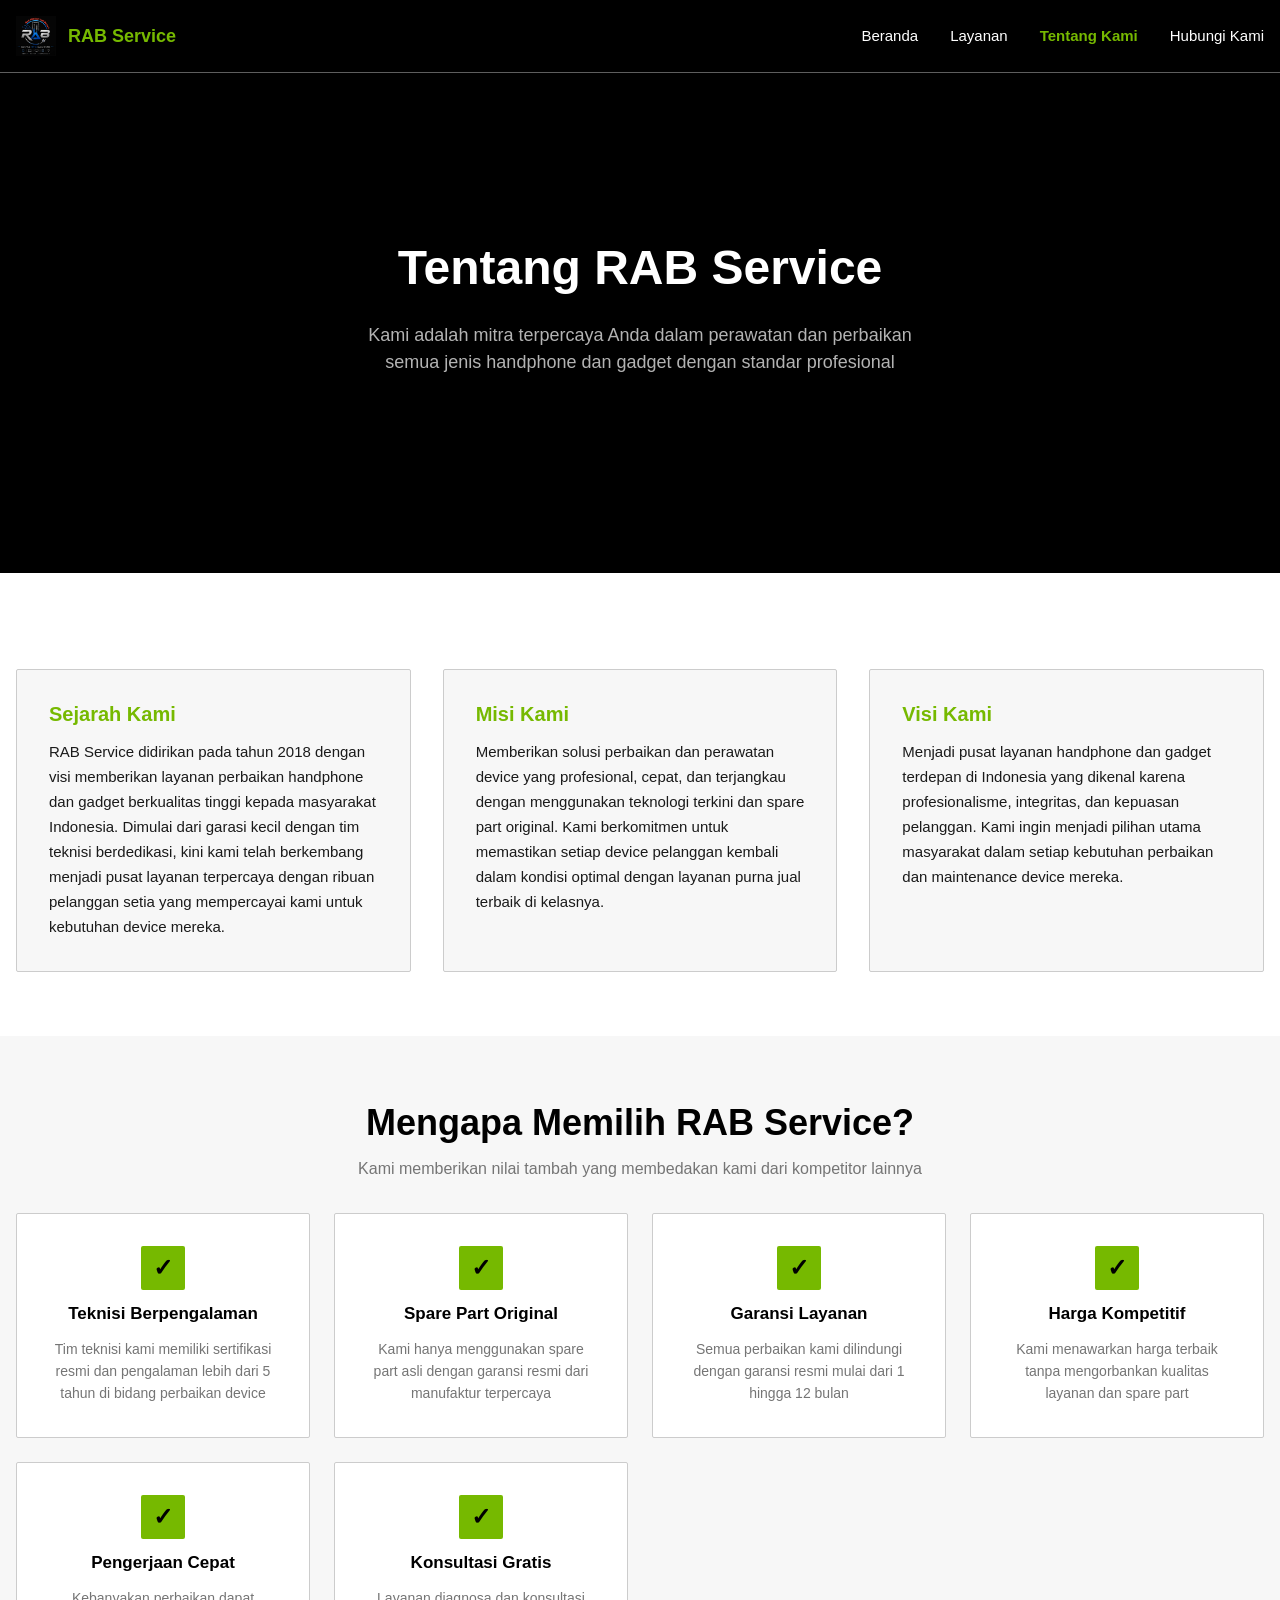
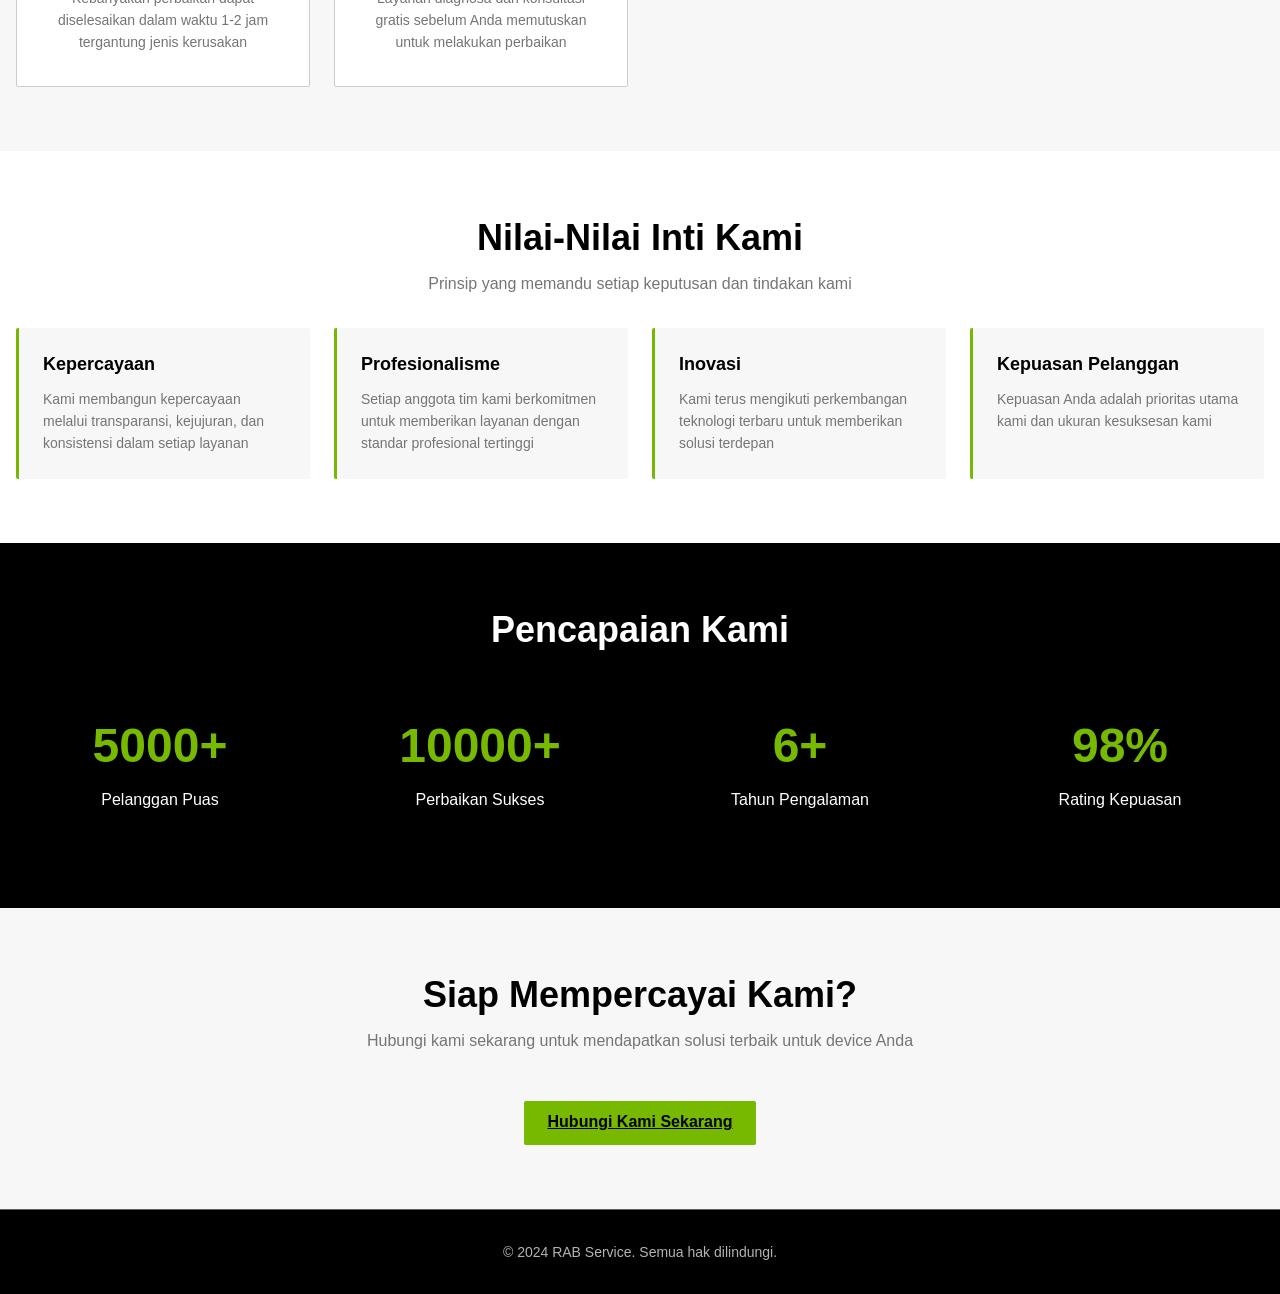
==== aboutUs.html @ 40823c55 "[ADD] About us Page" ====
<!DOCTYPE html>
<html lang="id">
<head>
    <meta charset="UTF-8">
    <meta name="viewport" content="width=device-width, initial-scale=1.0">
    <title>Tentang Kami - RAB Service</title>
    <link rel="stylesheet" href="style.css">
</head>
<body>
    <!-- Navigation -->
    <nav class="navbar">
        <div class="navbar-container">
            <div class="navbar-logo">
                <img src="logo.png" alt="RAB Service Logo" class="logo-image">
                <span class="logo-text">RAB Service</span>
            </div>
            <ul class="nav-menu">
                <li><a href="index.html#home" class="nav-link">Beranda</a></li>
                <li><a href="index.html#services" class="nav-link">Layanan</a></li>
                <li><a href="aboutUs.html" class="nav-link active">Tentang Kami</a></li>
                <li><a href="index.html#contact" class="nav-link">Hubungi Kami</a></li>
            </ul>
        </div>
    </nav>

    <!-- Hero Section -->
    <section id="about-hero" class="hero">
        <div class="hero-content">
            <h1 class="hero-title">Tentang RAB Service</h1>
            <p class="hero-subtitle">Kami adalah mitra terpercaya Anda dalam perawatan dan perbaikan semua jenis handphone dan gadget dengan standar profesional</p>
        </div>
    </section>

    <!-- About Content Section -->
    <section id="about-content" class="about-content">
        <div class="section-container">
            <div class="about-grid">
                <!-- Company History -->
                <div class="about-card">
                    <h2 class="about-card-title">Sejarah Kami</h2>
                    <p class="about-card-text">
                        RAB Service didirikan pada tahun 2018 dengan visi memberikan layanan perbaikan handphone dan gadget berkualitas tinggi kepada masyarakat Indonesia. Dimulai dari garasi kecil dengan tim teknisi berdedikasi, kini kami telah berkembang menjadi pusat layanan terpercaya dengan ribuan pelanggan setia yang mempercayai kami untuk kebutuhan device mereka.
                    </p>
                </div>

                <!-- Our Mission -->
                <div class="about-card">
                    <h2 class="about-card-title">Misi Kami</h2>
                    <p class="about-card-text">
                        Memberikan solusi perbaikan dan perawatan device yang profesional, cepat, dan terjangkau dengan menggunakan teknologi terkini dan spare part original. Kami berkomitmen untuk memastikan setiap device pelanggan kembali dalam kondisi optimal dengan layanan purna jual terbaik di kelasnya.
                    </p>
                </div>

                <!-- Our Vision -->
                <div class="about-card">
                    <h2 class="about-card-title">Visi Kami</h2>
                    <p class="about-card-text">
                        Menjadi pusat layanan handphone dan gadget terdepan di Indonesia yang dikenal karena profesionalisme, integritas, dan kepuasan pelanggan. Kami ingin menjadi pilihan utama masyarakat dalam setiap kebutuhan perbaikan dan maintenance device mereka.
                    </p>
                </div>
            </div>
        </div>
    </section>

    <!-- Why Choose Us Section -->
    <section id="why-choose" class="why-choose">
        <div class="section-container">
            <h2 class="section-title">Mengapa Memilih RAB Service?</h2>
            <p class="section-subtitle">Kami memberikan nilai tambah yang membedakan kami dari kompetitor lainnya</p>
            
            <div class="features-grid">
                <div class="feature-item">
                    <div class="feature-icon">✓</div>
                    <h3 class="feature-title">Teknisi Berpengalaman</h3>
                    <p class="feature-description">Tim teknisi kami memiliki sertifikasi resmi dan pengalaman lebih dari 5 tahun di bidang perbaikan device</p>
                </div>
                <div class="feature-item">
                    <div class="feature-icon">✓</div>
                    <h3 class="feature-title">Spare Part Original</h3>
                    <p class="feature-description">Kami hanya menggunakan spare part asli dengan garansi resmi dari manufaktur terpercaya</p>
                </div>
                <div class="feature-item">
                    <div class="feature-icon">✓</div>
                    <h3 class="feature-title">Garansi Layanan</h3>
                    <p class="feature-description">Semua perbaikan kami dilindungi dengan garansi resmi mulai dari 1 hingga 12 bulan</p>
                </div>
                <div class="feature-item">
                    <div class="feature-icon">✓</div>
                    <h3 class="feature-title">Harga Kompetitif</h3>
                    <p class="feature-description">Kami menawarkan harga terbaik tanpa mengorbankan kualitas layanan dan spare part</p>
                </div>
                <div class="feature-item">
                    <div class="feature-icon">✓</div>
                    <h3 class="feature-title">Pengerjaan Cepat</h3>
                    <p class="feature-description">Kebanyakan perbaikan dapat diselesaikan dalam waktu 1-2 jam tergantung jenis kerusakan</p>
                </div>
                <div class="feature-item">
                    <div class="feature-icon">✓</div>
                    <h3 class="feature-title">Konsultasi Gratis</h3>
                    <p class="feature-description">Layanan diagnosa dan konsultasi gratis sebelum Anda memutuskan untuk melakukan perbaikan</p>
                </div>
            </div>
        </div>
    </section>

    <!-- Core Values Section -->
    <section id="core-values" class="core-values">
        <div class="section-container">
            <h2 class="section-title">Nilai-Nilai Inti Kami</h2>
            <p class="section-subtitle">Prinsip yang memandu setiap keputusan dan tindakan kami</p>
            
            <div class="values-grid">
                <div class="value-card">
                    <h3 class="value-title">Kepercayaan</h3>
                    <p class="value-description">Kami membangun kepercayaan melalui transparansi, kejujuran, dan konsistensi dalam setiap layanan</p>
                </div>
                <div class="value-card">
                    <h3 class="value-title">Profesionalisme</h3>
                    <p class="value-description">Setiap anggota tim kami berkomitmen untuk memberikan layanan dengan standar profesional tertinggi</p>
                </div>
                <div class="value-card">
                    <h3 class="value-title">Inovasi</h3>
                    <p class="value-description">Kami terus mengikuti perkembangan teknologi terbaru untuk memberikan solusi terdepan</p>
                </div>
                <div class="value-card">
                    <h3 class="value-title">Kepuasan Pelanggan</h3>
                    <p class="value-description">Kepuasan Anda adalah prioritas utama kami dan ukuran kesuksesan kami</p>
                </div>
            </div>
        </div>
    </section>

    <!-- Statistics Section -->
    <section id="statistics" class="statistics">
        <div class="section-container">
            <h2 class="section-title">Pencapaian Kami</h2>
            
            <div class="stats-grid">
                <div class="stat-item">
                    <p class="stat-number">5000+</p>
                    <p class="stat-label">Pelanggan Puas</p>
                </div>
                <div class="stat-item">
                    <p class="stat-number">10000+</p>
                    <p class="stat-label">Perbaikan Sukses</p>
                </div>
                <div class="stat-item">
                    <p class="stat-number">6+</p>
                    <p class="stat-label">Tahun Pengalaman</p>
                </div>
                <div class="stat-item">
                    <p class="stat-number">98%</p>
                    <p class="stat-label">Rating Kepuasan</p>
                </div>
            </div>
        </div>
    </section>

    <!-- CTA Section -->
    <section id="cta" class="cta-section">
        <div class="section-container">
            <h2 class="cta-title">Siap Mempercayai Kami?</h2>
            <p class="cta-subtitle">Hubungi kami sekarang untuk mendapatkan solusi terbaik untuk device Anda</p>
            <a href="index.html#contact" class="button-primary">Hubungi Kami Sekarang</a>
        </div>
    </section>

    <!-- Footer -->
    <footer class="footer">
        <div class="footer-container">
            <p class="footer-text">&copy; 2024 RAB Service. Semua hak dilindungi.</p>
        </div>
    </footer>
</body>
</html>
---- style.css ----
/* ====================================
   Global Styles & Reset
   ==================================== */
* {
    margin: 0;
    padding: 0;
    box-sizing: border-box;
}

:root {
    --primary: #76b900;
    --primary-dark: #5a8d00;
    --ink: #000000;
    --canvas: #ffffff;
    --surface-dark: #000000;
    --surface-soft: #f7f7f7;
    --surface-elevated: #1a1a1a;
    --hairline: #cccccc;
    --hairline-strong: #5e5e5e;
    --body: #1a1a1a;
    --mute: #757575;
    --stone: #898989;
    --ash: #a7a7a7;
    --on-dark: #ffffff;
    --on-dark-mute: rgba(255, 255, 255, 0.7);
    
    --radius-sm: 2px;
    --radius-xs: 1px;
    
    --spacing-xs: 4px;
    --spacing-sm: 8px;
    --spacing-md: 12px;
    --spacing-lg: 16px;
    --spacing-xl: 24px;
    --spacing-xxl: 32px;
    --spacing-section: 64px;
}

html {
    scroll-behavior: smooth;
}

body {
    font-family: -apple-system, BlinkMacSystemFont, 'Segoe UI', Roboto, Oxygen, Ubuntu, Cantarell, sans-serif;
    background-color: var(--canvas);
    color: var(--body);
    line-height: 1.5;
}

/* ====================================
   Navigation Bar
   ==================================== */
.navbar {
    background-color: var(--surface-dark);
    padding: var(--spacing-lg) 0;
    position: sticky;
    top: 0;
    z-index: 1000;
    border-bottom: 1px solid var(--hairline-strong);
}

.navbar-container {
    max-width: 1280px;
    margin: 0 auto;
    padding: 0 var(--spacing-lg);
    display: flex;
    justify-content: space-between;
    align-items: center;
}

.navbar-logo {
    display: flex;
    align-items: center;
    gap: var(--spacing-md);
}

.logo-image {
    width: 40px;
    height: 40px;
    object-fit: contain;
}

.logo-text {
    color: var(--primary);
    font-size: 18px;
    font-weight: 700;
}

.nav-menu {
    display: flex;
    list-style: none;
    gap: var(--spacing-xxl);
}

.nav-link {
    color: var(--on-dark);
    text-decoration: none;
    font-size: 15px;
    font-weight: 400;
    transition: color 0.3s ease;
}

.nav-link:hover {
    color: var(--primary);
}

/* ====================================
   Hero Section
   ==================================== */
.hero {
    background-color: var(--surface-dark);
    padding: var(--spacing-section) var(--spacing-lg);
    display: flex;
    align-items: center;
    justify-content: center;
    min-height: 500px;
}

.hero-content {
    max-width: 1280px;
    text-align: center;
    color: var(--on-dark);
}

.hero-title {
    font-size: 48px;
    font-weight: 700;
    line-height: 1.25;
    margin-bottom: var(--spacing-xl);
    color: var(--on-dark);
}

.hero-subtitle {
    font-size: 18px;
    font-weight: 400;
    line-height: 1.5;
    margin-bottom: var(--spacing-xxl);
    color: var(--on-dark-mute);
    max-width: 600px;
    margin-left: auto;
    margin-right: auto;
}

/* ====================================
   Services Section
   ==================================== */
.services {
    background-color: var(--canvas);
    padding: var(--spacing-section) var(--spacing-lg);
}

.section-container {
    max-width: 1280px;
    margin: 0 auto;
}

.section-title {
    font-size: 36px;
    font-weight: 700;
    line-height: 1.25;
    text-align: center;
    margin-bottom: var(--spacing-md);
    color: var(--ink);
}

.section-subtitle {
    font-size: 16px;
    font-weight: 400;
    line-height: 1.5;
    text-align: center;
    color: var(--mute);
    margin-bottom: var(--spacing-xxl);
    max-width: 600px;
    margin-left: auto;
    margin-right: auto;
}

.services-grid {
    display: grid;
    grid-template-columns: repeat(auto-fit, minmax(300px, 1fr));
    gap: var(--spacing-xl);
}

.service-card {
    background-color: var(--surface-soft);
    padding: var(--spacing-xxl);
    border-radius: var(--radius-sm);
    border: 1px solid var(--hairline);
    transition: all 0.3s ease;
}

.service-card:hover {
    background-color: var(--canvas);
    box-shadow: 0 2px 8px rgba(0, 0, 0, 0.1);
    border-color: var(--primary);
}

.card-title {
    font-size: 17px;
    font-weight: 700;
    line-height: 1.47;
    margin-bottom: var(--spacing-md);
    color: var(--primary);
}

.card-description {
    font-size: 15px;
    font-weight: 400;
    line-height: 1.67;
    color: var(--stone);
}

/* ====================================
   Contact Section
   ==================================== */
.contact {
    background-color: var(--surface-soft);
    padding: var(--spacing-section) var(--spacing-lg);
}

.contact-title {
    font-size: 36px;
    font-weight: 700;
    line-height: 1.25;
    text-align: center;
    margin-bottom: var(--spacing-xxl);
    color: var(--ink);
}

.contact-grid {
    display: grid;
    grid-template-columns: repeat(auto-fit, minmax(250px, 1fr));
    gap: var(--spacing-xxl);
}

.contact-info {
    background-color: var(--canvas);
    padding: var(--spacing-xxl);
    border-radius: var(--radius-sm);
    border: 1px solid var(--hairline);
}

.contact-heading {
    font-size: 17px;
    font-weight: 700;
    line-height: 1.47;
    margin-bottom: var(--spacing-md);
    color: var(--primary);
}

.contact-text {
    font-size: 15px;
    font-weight: 400;
    line-height: 1.67;
    color: var(--body);
}

/* ====================================
   Footer
   ==================================== */
.footer {
    background-color: var(--surface-dark);
    padding: var(--spacing-xxl) var(--spacing-lg);
    border-top: 1px solid var(--hairline-strong);
}

.footer-container {
    max-width: 1280px;
    margin: 0 auto;
    text-align: center;
}

.footer-text {
    font-size: 14px;
    font-weight: 400;
    line-height: 1.43;
    color: var(--on-dark-mute);
}

/* ====================================
   Buttons
   ==================================== */
.button-primary {
    background-color: var(--primary);
    color: var(--ink);
    border: none;
    padding: 11px 24px;
    height: 44px;
    font-size: 16px;
    font-weight: 700;
    line-height: 1.25;
    border-radius: var(--radius-sm);
    cursor: pointer;
    transition: background-color 0.3s ease;
    display: inline-block;
}

.button-primary:hover {
    background-color: var(--primary-dark);
}

.button-primary:active {
    background-color: var(--primary-dark);
}

.nav-link.active {
    color: var(--primary);
    font-weight: 700;
}

/* ====================================
   About Page Styles
   ==================================== */
.about-content {
    background-color: var(--canvas);
    padding: var(--spacing-section) var(--spacing-lg);
}

.about-grid {
    display: grid;
    grid-template-columns: repeat(auto-fit, minmax(300px, 1fr));
    gap: var(--spacing-xxl);
    margin-top: var(--spacing-xxl);
}

.about-card {
    background-color: var(--surface-soft);
    padding: var(--spacing-xxl);
    border-radius: var(--radius-sm);
    border: 1px solid var(--hairline);
}

.about-card-title {
    font-size: 20px;
    font-weight: 700;
    line-height: 1.25;
    margin-bottom: var(--spacing-md);
    color: var(--primary);
}

.about-card-text {
    font-size: 15px;
    font-weight: 400;
    line-height: 1.67;
    color: var(--body);
}

/* Why Choose Section */
.why-choose {
    background-color: var(--surface-soft);
    padding: var(--spacing-section) var(--spacing-lg);
}

.features-grid {
    display: grid;
    grid-template-columns: repeat(auto-fit, minmax(280px, 1fr));
    gap: var(--spacing-xl);
    margin-top: var(--spacing-xxl);
}

.feature-item {
    background-color: var(--canvas);
    padding: var(--spacing-xxl);
    border-radius: var(--radius-sm);
    border: 1px solid var(--hairline);
    text-align: center;
    transition: all 0.3s ease;
}

.feature-item:hover {
    box-shadow: 0 2px 8px rgba(0, 0, 0, 0.1);
    border-color: var(--primary);
}

.feature-icon {
    width: 44px;
    height: 44px;
    background-color: var(--primary);
    color: var(--ink);
    border-radius: var(--radius-sm);
    display: flex;
    align-items: center;
    justify-content: center;
    font-size: 24px;
    font-weight: 700;
    margin: 0 auto var(--spacing-md);
}

.feature-title {
    font-size: 17px;
    font-weight: 700;
    line-height: 1.47;
    color: var(--ink);
    margin-bottom: var(--spacing-md);
}

.feature-description {
    font-size: 14px;
    font-weight: 400;
    line-height: 1.57;
    color: var(--mute);
}

/* Core Values Section */
.core-values {
    background-color: var(--canvas);
    padding: var(--spacing-section) var(--spacing-lg);
}

.values-grid {
    display: grid;
    grid-template-columns: repeat(auto-fit, minmax(250px, 1fr));
    gap: var(--spacing-xl);
    margin-top: var(--spacing-xxl);
}

.value-card {
    background-color: var(--surface-soft);
    padding: var(--spacing-xl);
    border-radius: var(--radius-sm);
    border-left: 3px solid var(--primary);
}

.value-title {
    font-size: 18px;
    font-weight: 700;
    line-height: 1.4;
    color: var(--ink);
    margin-bottom: var(--spacing-md);
}

.value-description {
    font-size: 14px;
    font-weight: 400;
    line-height: 1.57;
    color: var(--mute);
}

/* Statistics Section */
.statistics {
    background-color: var(--surface-dark);
    padding: var(--spacing-section) var(--spacing-lg);
}

.statistics .section-title {
    color: var(--on-dark);
}

.statistics .section-subtitle {
    color: var(--on-dark-mute);
}

.stats-grid {
    display: grid;
    grid-template-columns: repeat(auto-fit, minmax(200px, 1fr));
    gap: var(--spacing-xxl);
    margin-top: var(--spacing-xxl);
}

.stat-item {
    text-align: center;
    padding: var(--spacing-xxl);
}

.stat-number {
    font-size: 48px;
    font-weight: 700;
    line-height: 1.25;
    color: var(--primary);
    margin-bottom: var(--spacing-md);
}

.stat-label {
    font-size: 16px;
    font-weight: 400;
    line-height: 1.5;
    color: var(--on-dark);
}

/* CTA Section */
.cta-section {
    background-color: var(--surface-soft);
    padding: var(--spacing-section) var(--spacing-lg);
    text-align: center;
}

.cta-title {
    font-size: 36px;
    font-weight: 700;
    line-height: 1.25;
    color: var(--ink);
    margin-bottom: var(--spacing-md);
}

.cta-subtitle {
    font-size: 16px;
    font-weight: 400;
    line-height: 1.5;
    color: var(--mute);
    margin-bottom: var(--spacing-xxl);
    max-width: 600px;
    margin-left: auto;
    margin-right: auto;
}

.cta-section .button-primary {
    margin-top: var(--spacing-lg);
}

/* ====================================
   Responsive Design
   ==================================== */
@media (max-width: 768px) {
    .navbar-container {
        flex-direction: column;
        gap: var(--spacing-lg);
    }
    
    .nav-menu {
        gap: var(--spacing-lg);
    }
    
    .hero {
        padding: var(--spacing-xxl) var(--spacing-lg);
        min-height: 400px;
    }
    
    .hero-title {
        font-size: 32px;
    }
    
    .hero-subtitle {
        font-size: 16px;
    }
    
    .section-title {
        font-size: 28px;
    }
    
    .services-grid,
    .contact-grid {
        grid-template-columns: 1fr;
    }
}

@media (max-width: 480px) {
    .hero-title {
        font-size: 24px;
    }
    
    .nav-menu {
        gap: var(--spacing-md);
    }
    
    .services-grid,
    .contact-grid {
        gap: var(--spacing-lg);
    }
}
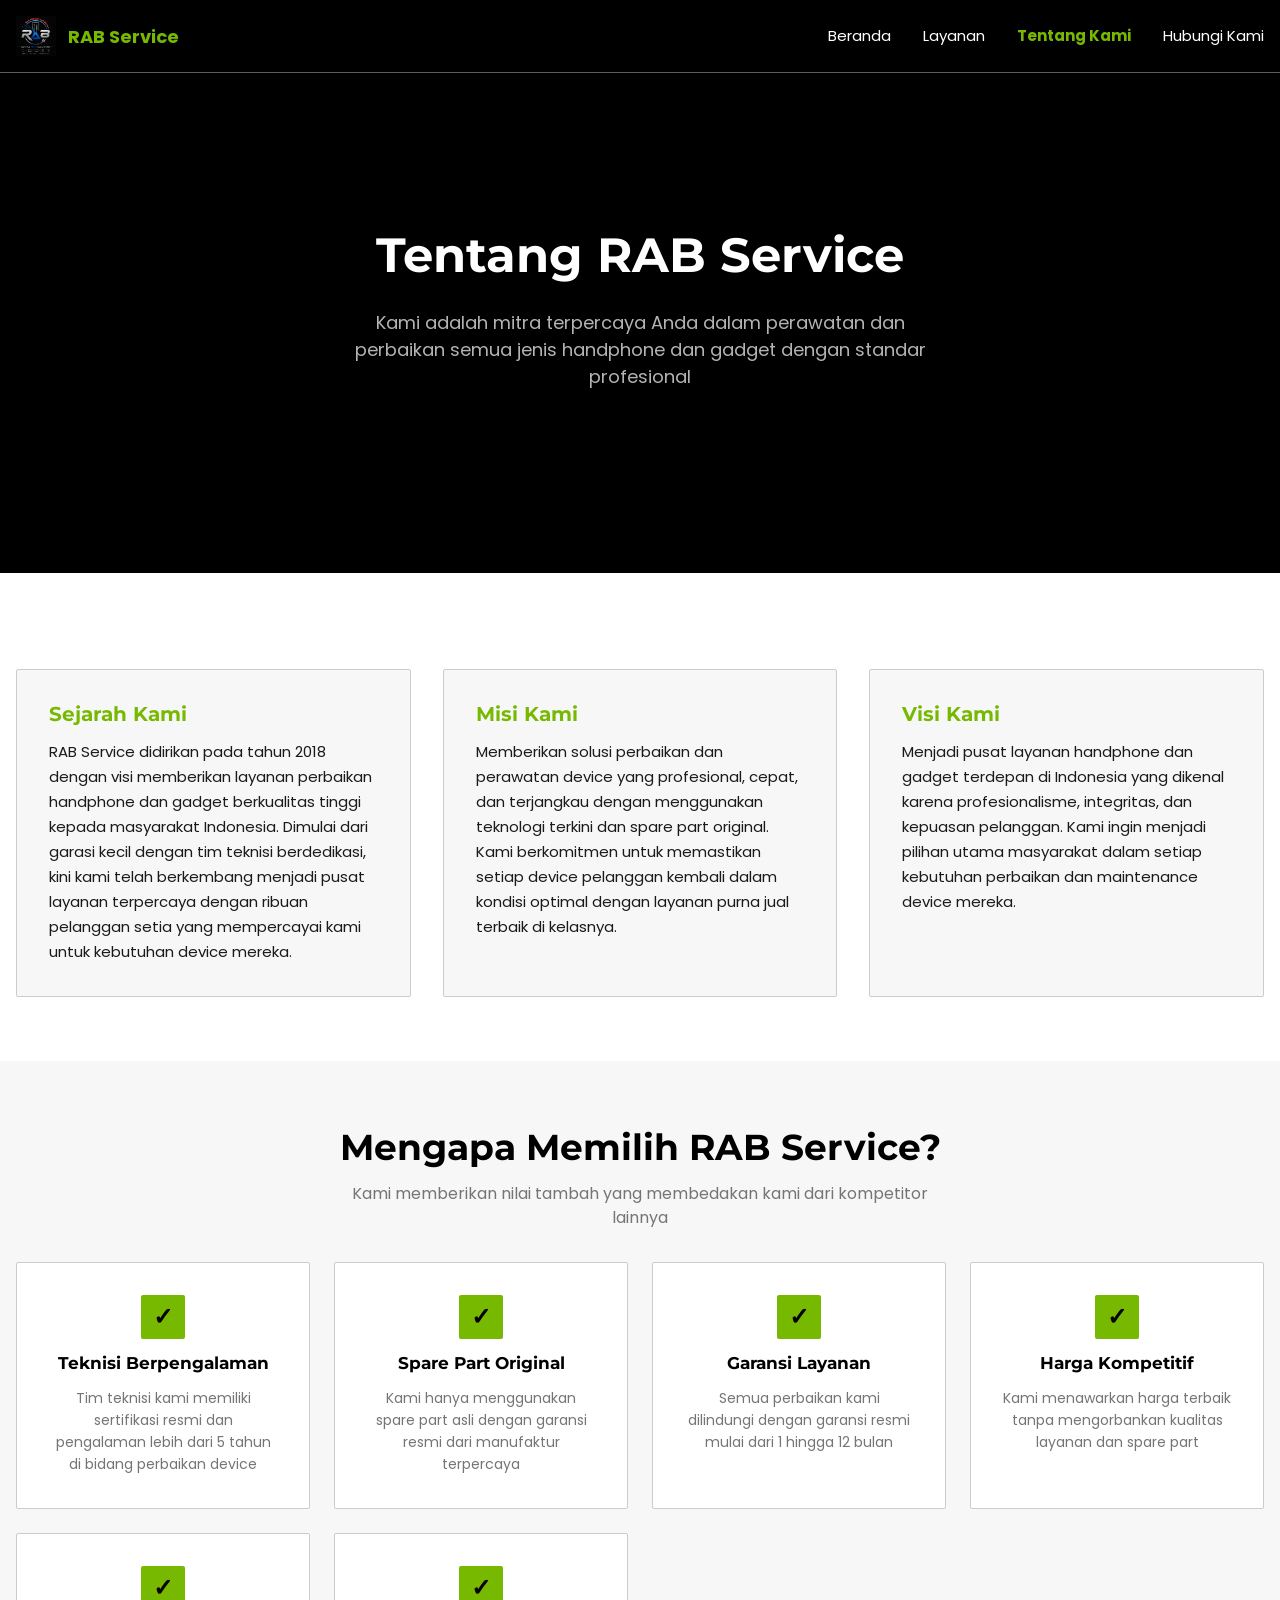
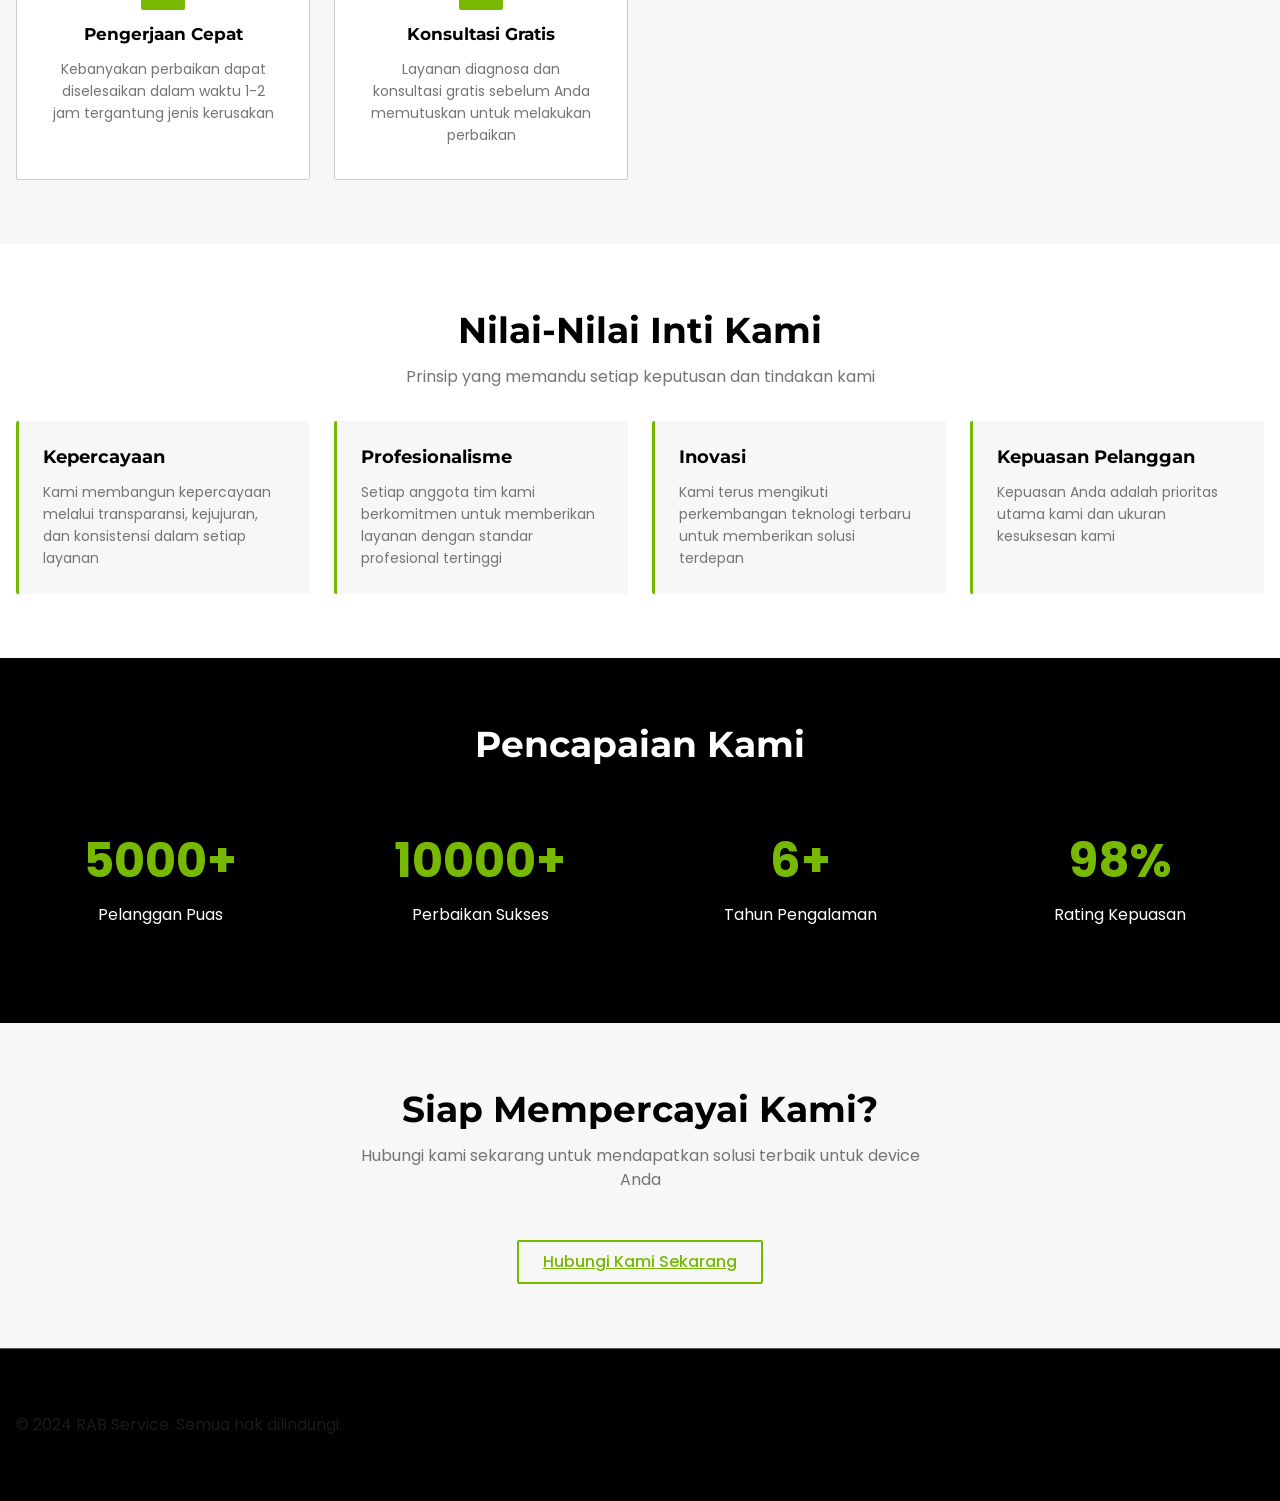
==== commit cc6a1ae8: "[REMOVE] AboutUs Page, now merging with Home Page" ====
--- a/aboutUs.html
+++ b/aboutUs.html
@@ -4,6 +4,7 @@
     <meta charset="UTF-8">
     <meta name="viewport" content="width=device-width, initial-scale=1.0">
     <title>Tentang Kami - RAB Service</title>
+    <link href="https://fonts.googleapis.com/css2?family=Poppins:wght@400;500;600;700&family=Montserrat:wght@400;500;600;700&display=swap" rel="stylesheet">
     <link rel="stylesheet" href="style.css">
 </head>
 <body>
@@ -161,7 +162,7 @@
         <div class="section-container">
             <h2 class="cta-title">Siap Mempercayai Kami?</h2>
             <p class="cta-subtitle">Hubungi kami sekarang untuk mendapatkan solusi terbaik untuk device Anda</p>
-            <a href="index.html#contact" class="button-primary">Hubungi Kami Sekarang</a>
+            <a href="index.html#contact" class="button-hero">Hubungi Kami Sekarang</a>
         </div>
     </section>
 
--- a/style.css
+++ b/style.css
@@ -41,10 +41,14 @@
 }
 
 body {
-    font-family: -apple-system, BlinkMacSystemFont, 'Segoe UI', Roboto, Oxygen, Ubuntu, Cantarell, sans-serif;
+    font-family: 'Poppins', sans-serif;
     background-color: var(--canvas);
     color: var(--body);
     line-height: 1.5;
+}
+
+h1, h2, h3, h4, h5, h6 {
+    font-family: 'Montserrat', sans-serif;
 }
 
 /* ====================================
@@ -175,24 +179,46 @@
     margin-right: auto;
 }
 
-.services-grid {
-    display: grid;
-    grid-template-columns: repeat(auto-fit, minmax(300px, 1fr));
+.carousel-wrapper {
+    display: flex;
+    align-items: center;
+    margin-top: var(--spacing-xxl);
+    position: relative;
+    padding: 0 60px;
+}
+
+.carousel-container {
+    flex: 1;
+    overflow: hidden;
+    border-radius: 16px;
+}
+
+.carousel-track {
+    display: flex;
     gap: var(--spacing-xl);
+    transition: transform 0.5s cubic-bezier(0.4, 0, 0.2, 1);
+    padding: var(--spacing-md) 0;
 }
 
 .service-card {
-    background-color: var(--surface-soft);
+    flex: 0 0 calc(33.333% - 11px);
+    background: linear-gradient(135deg, var(--canvas) 0%, var(--surface-soft) 100%);
     padding: var(--spacing-xxl);
-    border-radius: var(--radius-sm);
+    border-radius: 16px;
     border: 1px solid var(--hairline);
-    transition: all 0.3s ease;
+    transition: all 0.3s cubic-bezier(0.4, 0, 0.2, 1);
+    box-shadow: 0 2px 8px rgba(0, 0, 0, 0.06);
+    min-height: 200px;
+    display: flex;
+    flex-direction: column;
+    justify-content: center;
 }
 
 .service-card:hover {
-    background-color: var(--canvas);
-    box-shadow: 0 2px 8px rgba(0, 0, 0, 0.1);
+    background: linear-gradient(135deg, var(--canvas) 0%, var(--canvas) 100%);
     border-color: var(--primary);
+    box-shadow: 0 8px 24px rgba(118, 185, 0, 0.15);
+    transform: translateY(-4px);
 }
 
 .card-title {
@@ -201,6 +227,7 @@
     line-height: 1.47;
     margin-bottom: var(--spacing-md);
     color: var(--primary);
+    font-family: 'Montserrat', sans-serif;
 }
 
 .card-description {
@@ -210,49 +237,46 @@
     color: var(--stone);
 }
 
-/* ====================================
-   Contact Section
-   ==================================== */
-.contact {
+.carousel-arrow {
+    flex: 0 0 44px;
+    width: 44px;
+    height: 44px;
+    border: 1px solid var(--hairline);
+    background-color: var(--canvas);
+    border-radius: 8px;
+    cursor: pointer;
+    display: flex;
+    align-items: center;
+    justify-content: center;
+    color: var(--ink);
+    transition: all 0.3s ease;
+    position: absolute;
+    top: 50%;
+    transform: translateY(-50%);
+}
+
+.carousel-arrow-prev {
+    left: 0;
+}
+
+.carousel-arrow-next {
+    right: 0;
+}
+
+.carousel-arrow:hover {
+    border-color: var(--primary);
+    color: var(--primary);
     background-color: var(--surface-soft);
-    padding: var(--spacing-section) var(--spacing-lg);
-}
-
-.contact-title {
-    font-size: 36px;
-    font-weight: 700;
-    line-height: 1.25;
-    text-align: center;
-    margin-bottom: var(--spacing-xxl);
-    color: var(--ink);
-}
-
-.contact-grid {
-    display: grid;
-    grid-template-columns: repeat(auto-fit, minmax(250px, 1fr));
-    gap: var(--spacing-xxl);
-}
-
-.contact-info {
-    background-color: var(--canvas);
-    padding: var(--spacing-xxl);
-    border-radius: var(--radius-sm);
-    border: 1px solid var(--hairline);
-}
-
-.contact-heading {
-    font-size: 17px;
-    font-weight: 700;
-    line-height: 1.47;
-    margin-bottom: var(--spacing-md);
-    color: var(--primary);
-}
-
-.contact-text {
-    font-size: 15px;
-    font-weight: 400;
-    line-height: 1.67;
-    color: var(--body);
+}
+
+.carousel-arrow:active {
+    background-color: var(--primary);
+    color: var(--ink);
+}
+
+.carousel-arrow svg {
+    width: 20px;
+    height: 20px;
 }
 
 /* ====================================
@@ -260,21 +284,150 @@
    ==================================== */
 .footer {
     background-color: var(--surface-dark);
-    padding: var(--spacing-xxl) var(--spacing-lg);
+    padding: 64px var(--spacing-lg);
     border-top: 1px solid var(--hairline-strong);
 }
 
 .footer-container {
     max-width: 1280px;
     margin: 0 auto;
+}
+
+.footer-content {
+    display: grid;
+    grid-template-columns: 1fr 1fr;
+    gap: 64px;
+    margin-bottom: 48px;
+}
+
+/* Left Column - Contact Info */
+.footer-left {
+    display: flex;
+    flex-direction: column;
+    gap: 24px;
+}
+
+.contact-item {
+    display: flex;
+    gap: 16px;
+    align-items: center;
+}
+
+.contact-icon {
+    width: 56px;
+    height: 56px;
+    border-radius: 50%;
+    background-color: rgba(118, 185, 0, 0.1);
+    display: flex;
+    align-items: center;
+    justify-content: center;
+    color: var(--primary);
+    flex-shrink: 0;
+}
+
+.contact-icon svg {
+    width: 24px;
+    height: 24px;
+}
+
+.contact-text {
+    display: flex;
+    flex-direction: column;
+    gap: 4px;
+}
+
+.contact-label {
+    font-size: 16px;
+    font-weight: 600;
+    color: var(--on-dark);
+    font-family: 'Poppins', sans-serif;
+    margin: 0;
+}
+
+.contact-detail {
+    font-size: 14px;
+    font-weight: 400;
+    color: var(--on-dark-mute);
+    margin: 0;
+}
+
+.email-link {
+    color: var(--primary);
+    text-decoration: none;
+    transition: color 0.3s ease;
+}
+
+.email-link:hover {
+    color: var(--primary-dark);
+}
+
+/* Right Column - About & Social */
+.footer-right {
+    display: flex;
+    flex-direction: column;
+    gap: 20px;
+}
+
+.about-title {
+    font-size: 24px;
+    font-weight: 700;
+    color: var(--on-dark);
+    font-family: 'Montserrat', sans-serif;
+    margin: 0;
+}
+
+.about-description {
+    font-size: 16px;
+    font-weight: 400;
+    line-height: 1.6;
+    color: var(--on-dark-mute);
+    margin: 0;
+}
+
+.social-links {
+    display: flex;
+    gap: 16px;
+    margin-top: 12px;
+}
+
+.social-icon {
+    width: 48px;
+    height: 48px;
+    border-radius: 8px;
+    background-color: rgba(255, 255, 255, 0.1);
+    display: flex;
+    align-items: center;
+    justify-content: center;
+    color: var(--on-dark);
+    text-decoration: none;
+    transition: all 0.3s ease;
+    border: 1px solid transparent;
+}
+
+.social-icon:hover {
+    background-color: var(--primary);
+    color: var(--ink);
+    border-color: var(--primary);
+}
+
+.social-icon svg {
+    width: 20px;
+    height: 20px;
+}
+
+/* Footer Bottom */
+.footer-bottom {
     text-align: center;
-}
-
-.footer-text {
-    font-size: 14px;
-    font-weight: 400;
-    line-height: 1.43;
+    padding-top: 24px;
+    border-top: 1px solid var(--hairline-strong);
+}
+
+.footer-copyright {
+    font-size: 12px;
+    font-weight: 400;
+    line-height: 1.25;
     color: var(--on-dark-mute);
+    margin: 0;
 }
 
 /* ====================================
@@ -293,6 +446,7 @@
     cursor: pointer;
     transition: background-color 0.3s ease;
     display: inline-block;
+    font-family: 'Poppins', sans-serif;
 }
 
 .button-primary:hover {
@@ -477,6 +631,12 @@
     color: var(--on-dark);
 }
 
+/* Contact Section */
+.contact-section {
+    background-color: var(--surface-soft);
+    padding: var(--spacing-section) var(--spacing-lg);
+}
+
 /* CTA Section */
 .cta-section {
     background-color: var(--surface-soft);
@@ -507,9 +667,47 @@
     margin-top: var(--spacing-lg);
 }
 
+.cta-section .button-hero {
+    margin-top: var(--spacing-lg);
+}
+
+.button-hero {
+    border: 2px solid var(--primary);
+    background-color: transparent;
+    color: var(--primary);
+    padding: 10px 24px;
+    height: 44px;
+    font-size: 16px;
+    font-weight: 500;
+    line-height: 1.25;
+    border-radius: var(--radius-sm);
+    cursor: pointer;
+    transition: all 0.3s cubic-bezier(0.4, 0, 0.2, 1);
+    display: inline-block;
+    font-family: 'Poppins', sans-serif;
+}
+
+.button-hero:hover {
+    background-color: var(--primary);
+    color: var(--ink);
+    font-weight: 600;
+}
+
+.button-hero:active {
+    background-color: var(--primary-dark);
+    border-color: var(--primary-dark);
+    color: var(--ink);
+}
+
 /* ====================================
    Responsive Design
    ==================================== */
+@media (max-width: 1024px) {
+    .service-card {
+        flex: 0 0 calc(50% - 12px);
+    }
+}
+
 @media (max-width: 768px) {
     .navbar-container {
         flex-direction: column;
@@ -537,7 +735,15 @@
         font-size: 28px;
     }
     
-    .services-grid,
+    .carousel-wrapper {
+        padding: 0 50px;
+    }
+    
+    .carousel-arrow {
+        width: 40px;
+        height: 40px;
+    }
+    
     .contact-grid {
         grid-template-columns: 1fr;
     }
@@ -552,7 +758,24 @@
         gap: var(--spacing-md);
     }
     
-    .services-grid,
+    .service-card {
+        flex: 0 0 100% !important;
+    }
+    
+    .carousel-wrapper {
+        padding: 0 40px;
+    }
+    
+    .carousel-arrow {
+        width: 36px;
+        height: 36px;
+    }
+    
+    .carousel-arrow svg {
+        width: 18px;
+        height: 18px;
+    }
+    
     .contact-grid {
         gap: var(--spacing-lg);
     }
